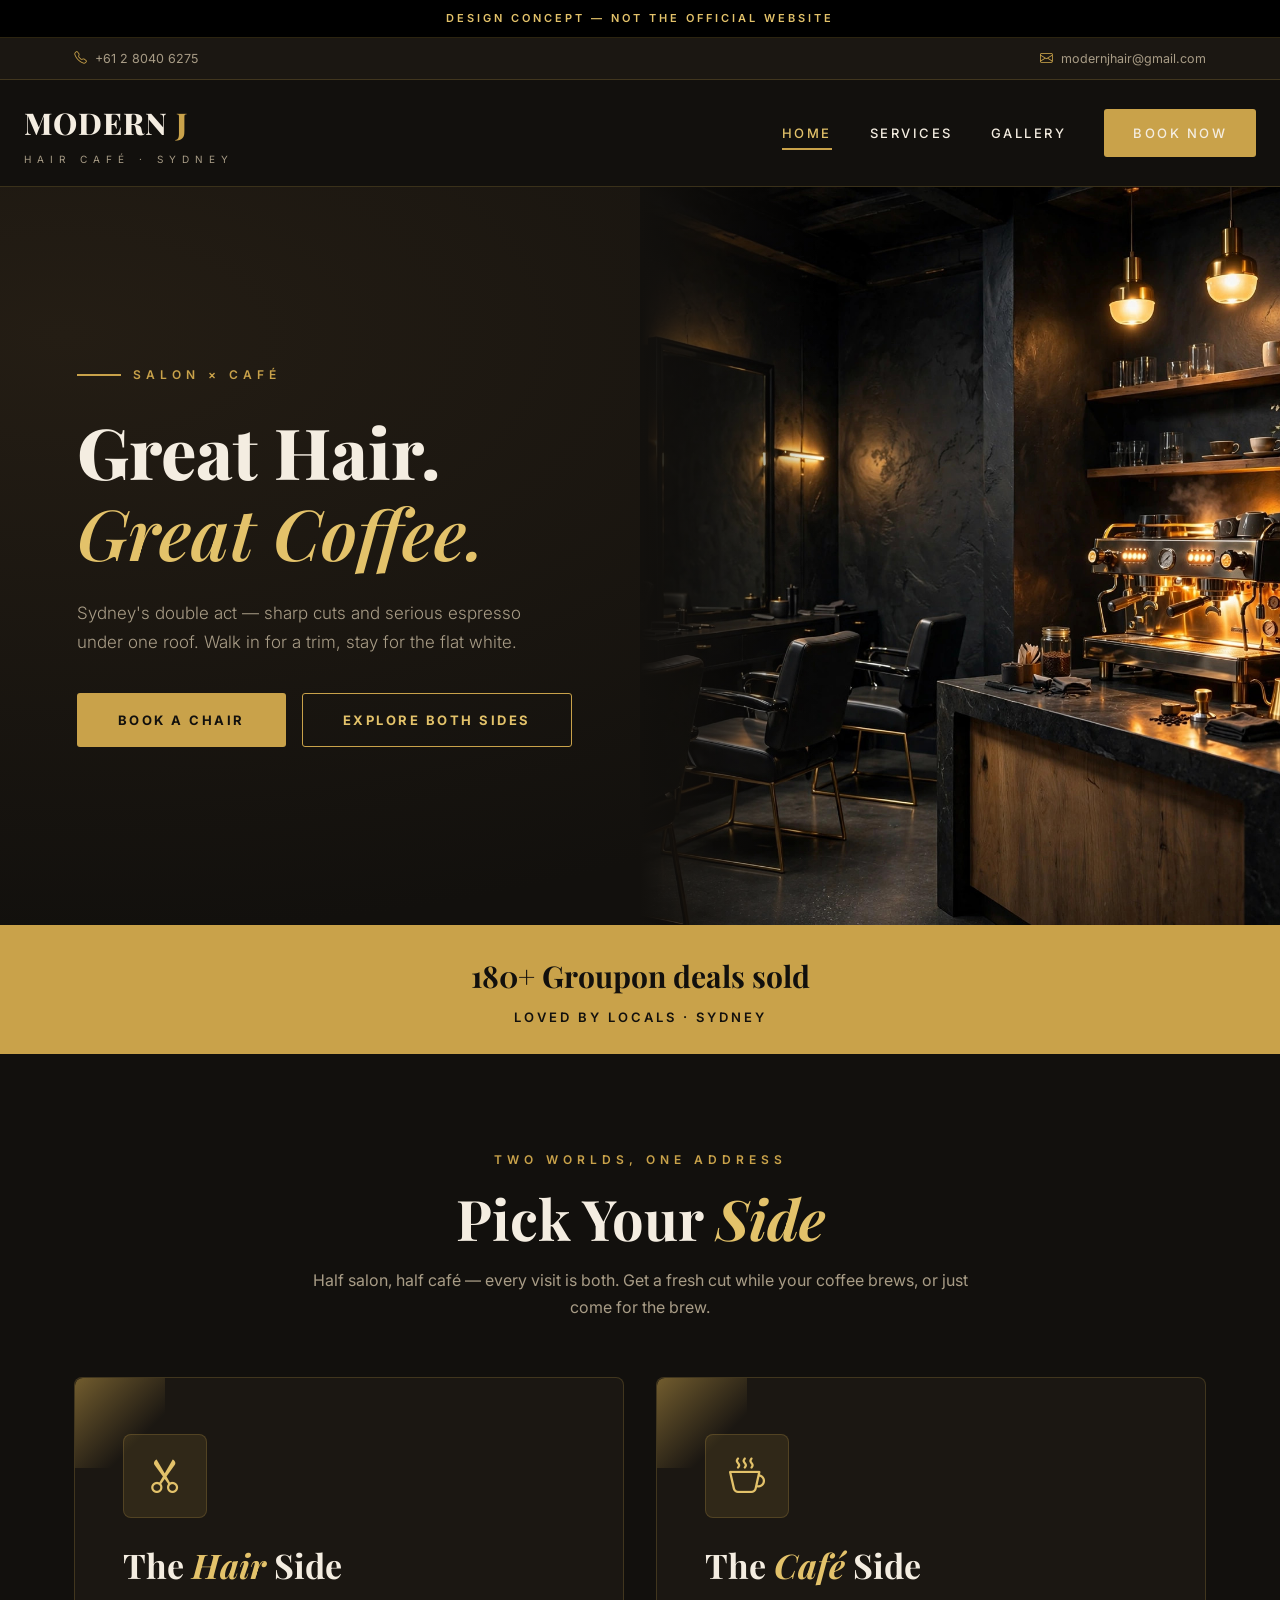
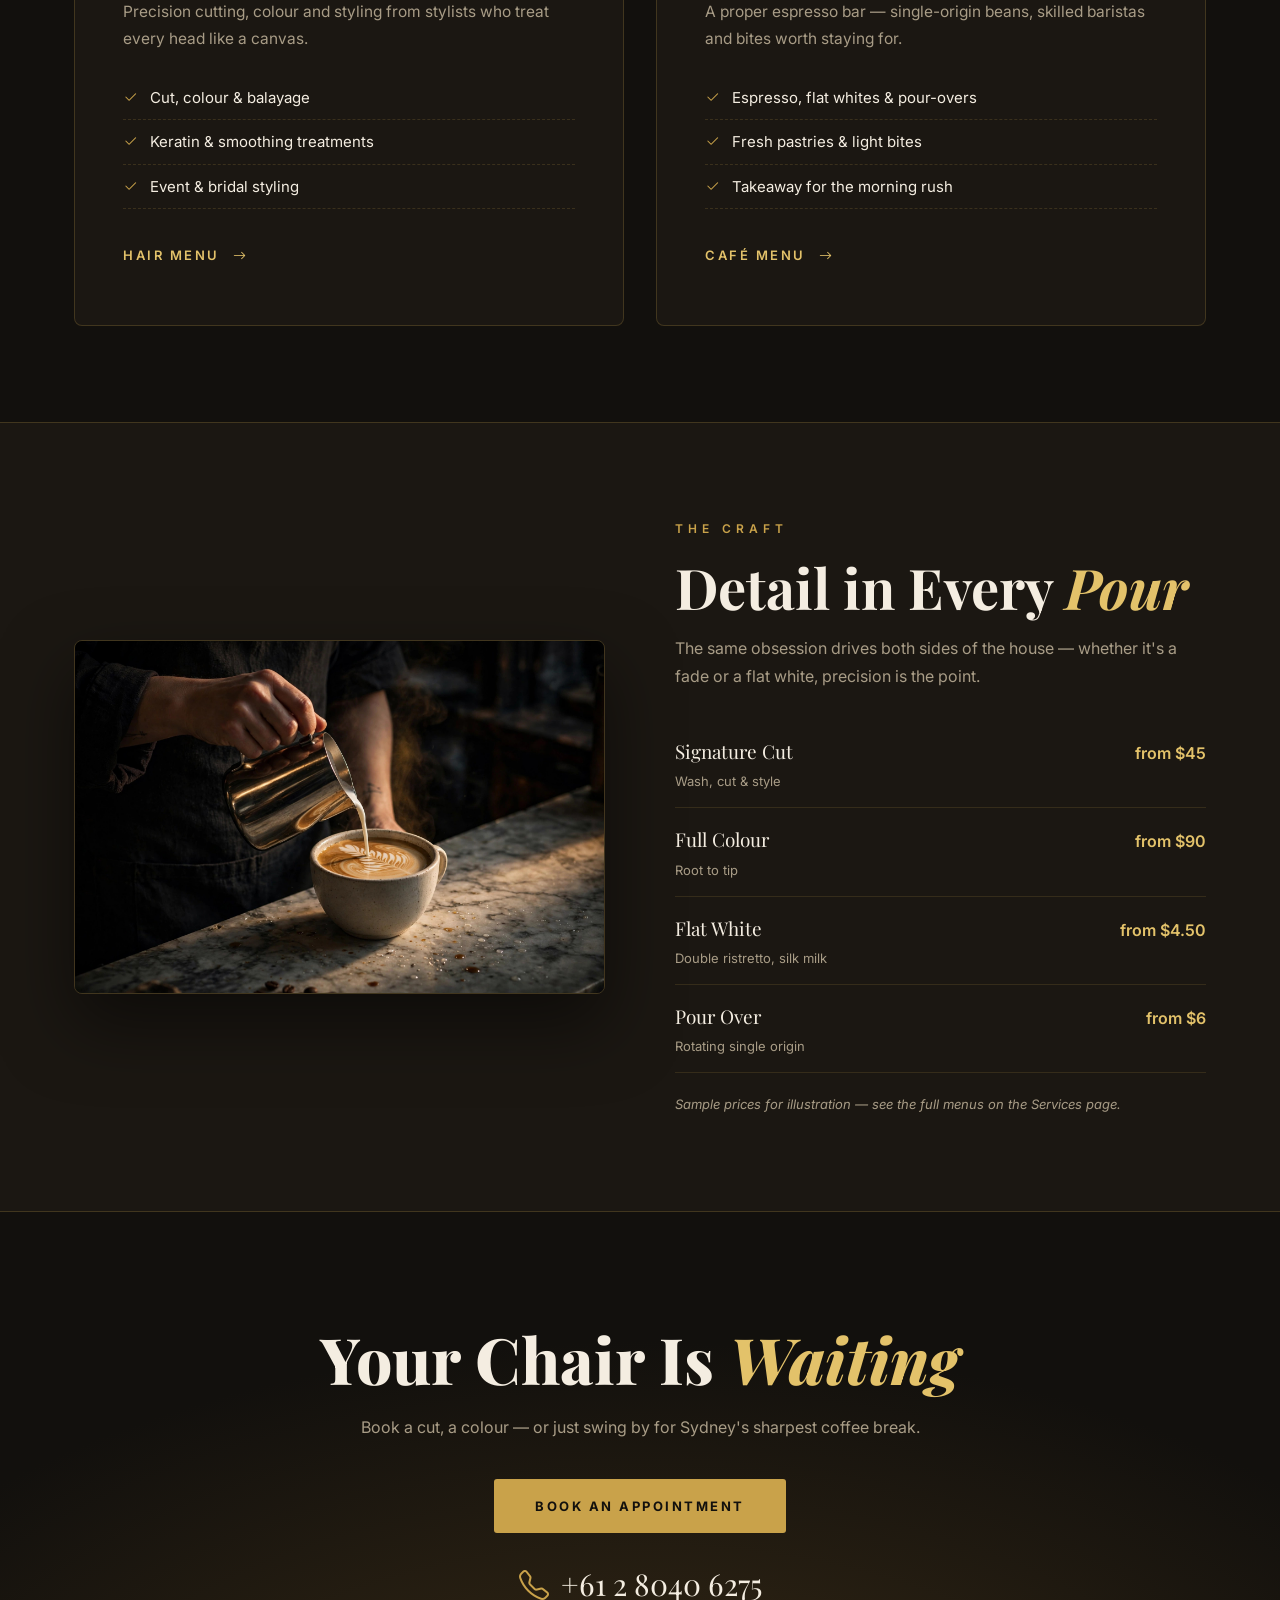
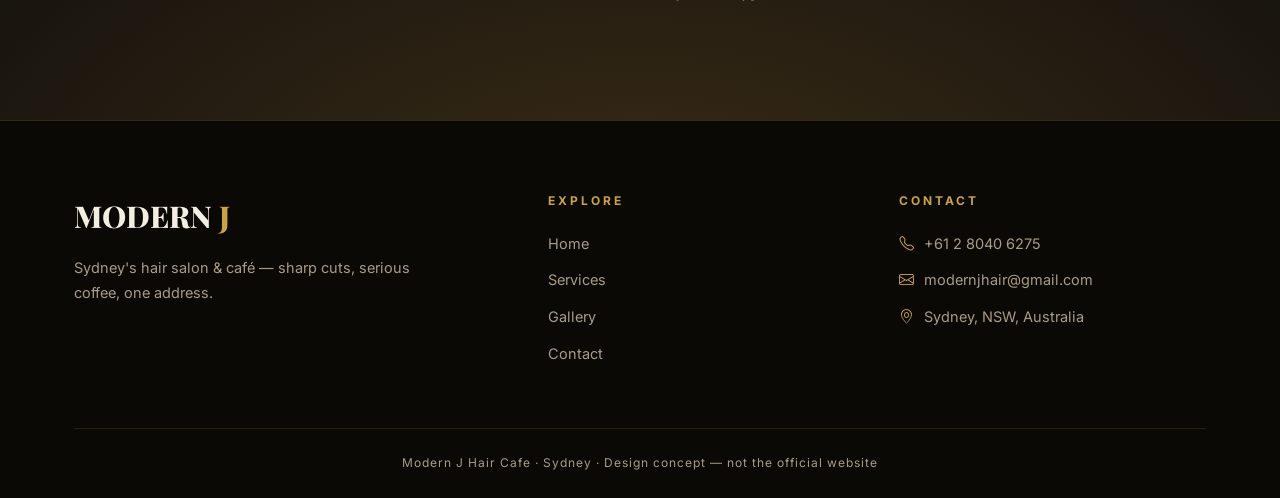
==== index.html @ 772415b4 "Demo website concept for Modern J Hair Cafe (Sydney, Australia)" ====
<!DOCTYPE html>
<html lang="en">
<head>
<meta charset="UTF-8">
<meta name="viewport" content="width=device-width, initial-scale=1.0">
<title>Modern J Hair Cafe — Sydney | Hair Salon &amp; Caf&eacute;</title>
<meta name="description" content="Modern J Hair Cafe, Sydney — a hair salon and cafe in one. Sharp cuts, great coffee. 180+ Groupon deals sold.">
<link rel="stylesheet" href="https://cdn.jsdelivr.net/npm/bootstrap-icons@1.11.3/font/bootstrap-icons.min.css">
<link rel="stylesheet" href="styles.css">
</head>
<body>
<div class="concept-ribbon">Design concept &mdash; not the official website</div>

<div class="util">
  <div class="wrap">
    <span><i class="bi bi-telephone"></i><a href="tel:+61280406275">+61 2 8040 6275</a></span>
    <span><i class="bi bi-envelope"></i><a href="mailto:modernjhair@gmail.com">modernjhair@gmail.com</a></span>
  </div>
</div>

<header class="site-header">
  <div class="header-inner">
    <div class="brand">
      <div class="name">MODERN <span class="j">J</span></div>
      <div class="tag">Hair Caf&eacute; &middot; Sydney</div>
    </div>
    <nav class="main-nav">
      <a href="index.html" class="active">Home</a>
      <a href="services.html">Services</a>
      <a href="gallery.html">Gallery</a>
      <a href="contact.html" class="btn btn-gold" style="padding:12px 28px">Book Now</a>
    </nav>
  </div>
</header>

<div class="hero">
  <div class="hero-copy">
    <span class="kicker">Salon &times; Caf&eacute;</span>
    <h1>Great Hair.<br><em>Great Coffee.</em></h1>
    <p>Sydney's double act &mdash; sharp cuts and serious espresso under one roof. Walk in for a trim, stay for the flat white.</p>
    <div class="hero-cta">
      <a href="contact.html" class="btn btn-gold">Book a Chair</a>
      <a href="services.html" class="btn btn-outline-gold">Explore Both Sides</a>
    </div>
  </div>
  <div class="hero-img">
    <img src="images/hero-dark.jpg" alt="Modern J Hair Cafe interior at night" loading="eager">
  </div>
</div>

<div class="stat-band">
  <div class="big">180+ Groupon deals sold</div>
  <div class="sub">Loved by locals &middot; Sydney</div>
</div>

<section>
  <div class="wrap">
    <div class="sec-head center">
      <div class="kicker">Two Worlds, One Address</div>
      <h2>Pick Your <em>Side</em></h2>
      <p>Half salon, half caf&eacute; &mdash; every visit is both. Get a fresh cut while your coffee brews, or just come for the brew.</p>
    </div>
    <div class="dual">
      <div class="dual-card">
        <div class="corner"></div>
        <div class="icon-tile"><i class="bi bi-scissors"></i></div>
        <h3>The <em>Hair</em> Side</h3>
        <p>Precision cutting, colour and styling from stylists who treat every head like a canvas.</p>
        <ul>
          <li><i class="bi bi-check2"></i>Cut, colour &amp; balayage</li>
          <li><i class="bi bi-check2"></i>Keratin &amp; smoothing treatments</li>
          <li><i class="bi bi-check2"></i>Event &amp; bridal styling</li>
        </ul>
        <a href="services.html" class="link-arrow">Hair menu <i class="bi bi-arrow-right"></i></a>
      </div>
      <div class="dual-card">
        <div class="corner"></div>
        <div class="icon-tile"><i class="bi bi-cup-hot"></i></div>
        <h3>The <em>Caf&eacute;</em> Side</h3>
        <p>A proper espresso bar &mdash; single-origin beans, skilled baristas and bites worth staying for.</p>
        <ul>
          <li><i class="bi bi-check2"></i>Espresso, flat whites &amp; pour-overs</li>
          <li><i class="bi bi-check2"></i>Fresh pastries &amp; light bites</li>
          <li><i class="bi bi-check2"></i>Takeaway for the morning rush</li>
        </ul>
        <a href="services.html" class="link-arrow">Caf&eacute; menu <i class="bi bi-arrow-right"></i></a>
      </div>
    </div>
  </div>
</section>

<section class="craft">
  <div class="wrap craft-grid">
    <div class="craft-img">
      <img src="images/coffee-craft.jpg" alt="Barista pouring latte art" loading="lazy">
    </div>
    <div>
      <div class="sec-head" style="margin:0 0 10px;text-align:left">
        <div class="kicker">The Craft</div>
        <h2>Detail in Every <em>Pour</em></h2>
        <p>The same obsession drives both sides of the house &mdash; whether it's a fade or a flat white, precision is the point.</p>
      </div>
      <div class="menu-list">
        <div class="menu-row"><div class="item">Signature Cut<small>Wash, cut &amp; style</small></div><div class="amt">from $45</div></div>
        <div class="menu-row"><div class="item">Full Colour<small>Root to tip</small></div><div class="amt">from $90</div></div>
        <div class="menu-row"><div class="item">Flat White<small>Double ristretto, silk milk</small></div><div class="amt">from $4.50</div></div>
        <div class="menu-row"><div class="item">Pour Over<small>Rotating single origin</small></div><div class="amt">from $6</div></div>
      </div>
      <p class="sample-note">Sample prices for illustration &mdash; see the full menus on the Services page.</p>
    </div>
  </div>
</section>

<div class="booking">
  <div class="wrap">
    <h2>Your Chair Is <em>Waiting</em></h2>
    <p>Book a cut, a colour &mdash; or just swing by for Sydney's sharpest coffee break.</p>
    <a href="contact.html" class="btn btn-gold">Book an Appointment</a>
    <span class="phone-big"><i class="bi bi-telephone"></i>+61 2 8040 6275</span>
  </div>
</div>

<footer>
  <div class="wrap">
    <div class="f-grid">
      <div>
        <div class="fbrand">MODERN <span class="j">J</span></div>
        <div class="fdesc">Sydney's hair salon &amp; caf&eacute; &mdash; sharp cuts, serious coffee, one address.</div>
      </div>
      <div>
        <h4>Explore</h4>
        <ul>
          <li><a href="index.html">Home</a></li>
          <li><a href="services.html">Services</a></li>
          <li><a href="gallery.html">Gallery</a></li>
          <li><a href="contact.html">Contact</a></li>
        </ul>
      </div>
      <div>
        <h4>Contact</h4>
        <ul>
          <li><i class="bi bi-telephone"></i>+61 2 8040 6275</li>
          <li><i class="bi bi-envelope"></i>modernjhair@gmail.com</li>
          <li><i class="bi bi-geo-alt"></i>Sydney, NSW, Australia</li>
        </ul>
      </div>
    </div>
    <div class="fbottom">Modern J Hair Cafe &middot; Sydney &middot; Design concept &mdash; not the official website</div>
  </div>
</footer>
</body>
</html>
---- styles.css ----
/* Modern J Hair Cafe — dark charcoal-dominant + gold, edgy */
@import url('https://fonts.googleapis.com/css2?family=Playfair+Display:ital,wght@0,500;0,600;0,700;0,800;1,500;1,600&family=Inter:wght@300;400;500;600;700&display=swap');

:root{
  --ink:#12100d;
  --ink-2:#1b1712;
  --ink-3:#262019;
  --ivory:#f4ede1;
  --gold:#c9a24a;
  --gold-bright:#e3c26a;
  --muted:#a89c86;
  --line:rgba(201,162,74,.22);
}

*{margin:0;padding:0;box-sizing:border-box}
body{
  font-family:'Inter',sans-serif;
  background:var(--ink);color:var(--ivory);
  line-height:1.7;font-size:16px;
}
img{max-width:100%;display:block;height:auto}
a{color:inherit;text-decoration:none}
.wrap{max-width:1180px;margin:0 auto;padding:0 24px}
h1,h2,h3,.serif{font-family:'Playfair Display',serif;line-height:1.15}
section{padding:96px 0}

/* Concept ribbon */
.concept-ribbon{
  background:#000;color:var(--gold-bright);
  font-size:11px;letter-spacing:3px;text-transform:uppercase;
  text-align:center;padding:9px 16px;font-weight:600;
  border-bottom:1px solid var(--line);
}

/* Utility bar */
.util{background:var(--ink-2);border-bottom:1px solid var(--line);font-size:12.5px;color:var(--muted)}
.util .wrap{display:flex;justify-content:space-between;gap:16px;padding-top:10px;padding-bottom:10px;flex-wrap:wrap}
.util i{color:var(--gold);margin-right:8px}
.util a:hover{color:var(--gold-bright)}

/* Header — bold left wordmark */
.site-header{background:var(--ink);position:sticky;top:0;z-index:50;border-bottom:1px solid var(--line)}
.header-inner{display:flex;align-items:center;justify-content:space-between;padding:18px 24px;max-width:1280px;margin:0 auto}
.brand .name{font-family:'Playfair Display',serif;font-size:30px;font-weight:800;letter-spacing:1px;color:var(--ivory)}
.brand .name .j{color:var(--gold)}
.brand .tag{font-size:10px;letter-spacing:6px;text-transform:uppercase;color:var(--muted);margin-top:2px}
.main-nav{display:flex;align-items:center;gap:38px}
.main-nav a{font-size:13px;letter-spacing:2.5px;text-transform:uppercase;color:var(--ivory);font-weight:500;position:relative}
.main-nav a::after{content:'';position:absolute;left:0;bottom:-6px;height:2px;width:0;background:var(--gold);transition:width .3s}
.main-nav a:hover::after,.main-nav a.active::after{width:100%}
.main-nav a.active{color:var(--gold-bright)}
.btn{display:inline-block;padding:15px 40px;font-size:13px;letter-spacing:2.5px;text-transform:uppercase;font-weight:700;border-radius:3px;transition:all .3s;cursor:pointer;border:1px solid transparent;font-family:'Inter',sans-serif}
.btn-gold{background:var(--gold);color:#12100d}
.btn-gold:hover{background:var(--gold-bright);transform:translateY(-2px);box-shadow:0 12px 28px rgba(201,162,74,.3)}
.btn-outline-gold{border-color:var(--gold);color:var(--gold-bright);background:transparent}
.btn-outline-gold:hover{background:var(--gold);color:#12100d}

/* Split hero — dark left, image right */
.hero{display:grid;grid-template-columns:1fr 1fr;min-height:82vh;align-items:stretch}
.hero-copy{background:radial-gradient(1200px 600px at 10% 20%,#241d14,var(--ink));display:flex;flex-direction:column;justify-content:center;padding:80px 8% 80px 12%}
.hero-copy .kicker{display:inline-flex;align-items:center;gap:12px;font-size:12px;letter-spacing:5px;text-transform:uppercase;color:var(--gold);font-weight:600;margin-bottom:26px}
.hero-copy .kicker::before{content:'';width:44px;height:2px;background:var(--gold)}
.hero-copy h1{font-size:clamp(46px,5.5vw,84px);font-weight:800}
.hero-copy h1 em{font-style:italic;color:var(--gold-bright);font-weight:600}
.hero-copy p{color:var(--muted);font-size:17px;max-width:480px;margin:26px 0 36px;font-weight:300}
.hero-cta{display:flex;gap:16px;flex-wrap:wrap}
.hero-img{position:relative;overflow:hidden;min-height:380px}
.hero-img img{width:100%;height:100%;object-fit:cover;position:absolute;inset:0}
.hero-img::after{content:'';position:absolute;inset:0;background:linear-gradient(90deg,var(--ink) 0%,transparent 28%)}

/* Stat band */
.stat-band{background:var(--gold);color:#12100d;text-align:center;padding:26px 16px}
.stat-band .big{font-family:'Playfair Display',serif;font-size:30px;font-weight:700}
.stat-band .sub{font-size:13px;letter-spacing:3px;text-transform:uppercase;font-weight:600;margin-top:4px}

/* Dual concept cards */
.sec-head{max-width:700px;margin:0 auto 56px;text-align:left}
.sec-head.center{text-align:center}
.sec-head .kicker{font-size:12px;letter-spacing:5px;text-transform:uppercase;color:var(--gold);font-weight:600;margin-bottom:16px}
.sec-head h2{font-size:clamp(34px,4.5vw,56px);font-weight:700}
.sec-head h2 em{font-style:italic;color:var(--gold-bright)}
.sec-head p{color:var(--muted);margin-top:16px}
.dual{display:grid;grid-template-columns:1fr 1fr;gap:32px}
.dual-card{background:var(--ink-2);border:1px solid var(--line);border-radius:8px;padding:56px 48px;position:relative;overflow:hidden;transition:transform .3s,border-color .3s}
.dual-card:hover{transform:translateY(-8px);border-color:var(--gold)}
.dual-card .corner{position:absolute;top:0;left:0;width:90px;height:90px;background:linear-gradient(135deg,var(--gold) 0%,transparent 70%);opacity:.5;border-radius:8px 0 0 0}
.dual-card .icon-tile{width:84px;height:84px;border-radius:8px;background:rgba(201,162,74,.12);border:1px solid var(--line);display:flex;align-items:center;justify-content:center;margin-bottom:28px}
.dual-card .icon-tile i{font-size:36px;color:var(--gold-bright)}
.dual-card h3{font-size:34px;margin-bottom:14px}
.dual-card h3 em{color:var(--gold-bright);font-style:italic}
.dual-card p{color:var(--muted);font-size:15.5px;margin-bottom:24px}
.dual-card ul{list-style:none;margin-bottom:32px}
.dual-card ul li{padding:9px 0;color:var(--ivory);font-size:15px;border-bottom:1px dashed rgba(201,162,74,.18)}
.dual-card ul li i{color:var(--gold);margin-right:12px}
.link-arrow{font-size:13px;letter-spacing:2.5px;text-transform:uppercase;color:var(--gold-bright);font-weight:600}
.link-arrow i{margin-left:8px;transition:margin .3s}
.link-arrow:hover i{margin-left:14px}

/* Craft section — image + menu list */
.craft{background:var(--ink-2);border-top:1px solid var(--line);border-bottom:1px solid var(--line)}
.craft-grid{display:grid;grid-template-columns:1fr 1fr;gap:70px;align-items:center}
.craft-img{border-radius:8px;overflow:hidden;border:1px solid var(--line);box-shadow:0 30px 70px rgba(0,0,0,.5)}
.menu-list{margin-top:30px}
.menu-row{display:flex;justify-content:space-between;align-items:baseline;gap:18px;padding:15px 0;border-bottom:1px solid rgba(201,162,74,.15)}
.menu-row .item{font-family:'Playfair Display',serif;font-size:19px}
.menu-row .item small{display:block;font-family:'Inter',sans-serif;font-size:13px;color:var(--muted);margin-top:3px}
.menu-row .amt{color:var(--gold-bright);font-weight:600;white-space:nowrap}
.sample-note{font-size:13px;color:var(--muted);font-style:italic;margin-top:20px}

/* Booking CTA */
.booking{background:radial-gradient(900px 480px at 50% 120%,#3a2c16,var(--ink));text-align:center;padding:110px 24px}
.booking h2{font-size:clamp(36px,5vw,64px);font-weight:800;margin-bottom:18px}
.booking h2 em{font-style:italic;color:var(--gold-bright)}
.booking p{color:var(--muted);max-width:560px;margin:0 auto 38px}
.booking .phone-big{font-family:'Playfair Display',serif;font-size:30px;color:var(--ivory);margin-top:26px;display:block}
.booking .phone-big i{color:var(--gold);margin-right:12px}

/* Page hero inner */
.page-hero{background:radial-gradient(900px 400px at 50% 0%,#2a2114,var(--ink));text-align:center;padding:90px 24px 80px;border-bottom:1px solid var(--line)}
.page-hero .kicker{font-size:12px;letter-spacing:5px;text-transform:uppercase;color:var(--gold);font-weight:600;margin-bottom:16px}
.page-hero h1{font-size:clamp(38px,5.5vw,62px);font-weight:800}
.page-hero h1 em{font-style:italic;color:var(--gold-bright)}

/* Gallery */
.gallery-grid{display:grid;grid-template-columns:repeat(2,1fr);gap:28px}
.gallery-grid figure{border-radius:8px;overflow:hidden;border:1px solid var(--line);background:var(--ink-2)}
.gallery-grid figcaption{padding:20px 24px;font-family:'Playfair Display',serif;font-size:19px}
.gallery-grid figcaption small{display:block;font-family:'Inter',sans-serif;font-size:13px;color:var(--muted);margin-top:4px}
.gallery-tiles{display:grid;grid-template-columns:repeat(4,1fr);gap:20px;margin-top:28px}
.tile{background:var(--ink-2);border:1px solid var(--line);border-radius:8px;padding:40px 16px;text-align:center;transition:border-color .3s}
.tile:hover{border-color:var(--gold)}
.tile i{font-size:34px;color:var(--gold-bright)}
.tile p{margin-top:14px;font-family:'Playfair Display',serif;font-size:17px}

/* Contact */
.contact-grid{display:grid;grid-template-columns:1fr 1fr;gap:60px;align-items:start}
.contact-info h2{font-size:clamp(30px,4vw,44px);margin-bottom:16px;font-weight:700}
.contact-info h2 em{font-style:italic;color:var(--gold-bright)}
.contact-info>p{color:var(--muted);margin-bottom:28px}
.contact-line{display:flex;gap:18px;align-items:flex-start;padding:18px 0;border-bottom:1px solid var(--line)}
.contact-line i{color:var(--gold-bright);font-size:22px;margin-top:3px}
.contact-line .lbl{font-size:11px;letter-spacing:3px;text-transform:uppercase;color:var(--muted);margin-bottom:5px}
.contact-line .val{font-size:16.5px}
.contact-line .val a:hover{color:var(--gold-bright)}
.demo-form{background:var(--ink-2);border:1px solid var(--line);border-radius:8px;padding:46px}
.demo-form h3{font-size:28px;margin-bottom:8px}
.demo-form .form-sub{font-size:14px;color:var(--muted);margin-bottom:28px}
.field{margin-bottom:20px}
.field label{display:block;font-size:11px;letter-spacing:3px;text-transform:uppercase;color:var(--muted);margin-bottom:9px}
.field input,.field textarea,.field select{width:100%;padding:14px 16px;border:1px solid #3a3226;border-radius:4px;font-family:'Inter',sans-serif;font-size:15px;background:var(--ink);color:var(--ivory)}
.field input:focus,.field textarea:focus,.field select:focus{outline:none;border-color:var(--gold);box-shadow:0 0 0 3px rgba(201,162,74,.15)}
.demo-tag{font-size:12px;color:var(--muted);font-style:italic;margin-top:18px;text-align:center}

/* Footer — left-aligned columns */
footer{background:#0b0906;border-top:1px solid var(--line);padding:70px 0 0}
.f-grid{display:grid;grid-template-columns:1.4fr 1fr 1fr;gap:44px;margin-bottom:50px}
.f-grid .fbrand{font-family:'Playfair Display',serif;font-size:30px;font-weight:800}
.f-grid .fbrand .j{color:var(--gold)}
.f-grid .fdesc{color:var(--muted);font-size:14.5px;margin-top:14px;max-width:340px}
.f-grid h4{font-size:12px;letter-spacing:3px;text-transform:uppercase;color:var(--gold);margin-bottom:20px}
.f-grid ul{list-style:none}
.f-grid ul li{margin-bottom:12px;font-size:14.5px;color:var(--muted)}
.f-grid ul li a:hover{color:var(--gold-bright)}
.f-grid ul li i{color:var(--gold);margin-right:10px}
.fbottom{border-top:1px solid rgba(201,162,74,.15);padding:24px;font-size:12px;color:var(--muted);letter-spacing:1px;text-align:center}

/* Responsive — stacked nav */
@media(max-width:900px){
  .hero{grid-template-columns:1fr}
  .hero-img{min-height:320px}
  .hero-img::after{background:linear-gradient(180deg,var(--ink) 0%,transparent 25%)}
  .hero-copy{padding:70px 8%}
  .dual,.craft-grid,.contact-grid,.gallery-grid{grid-template-columns:1fr;gap:40px}
  .gallery-tiles{grid-template-columns:1fr 1fr}
  .f-grid{grid-template-columns:1fr 1fr}
}
@media(max-width:640px){
  section{padding:64px 0}
  .header-inner{flex-direction:column;gap:18px;text-align:center;padding:22px}
  .main-nav{flex-direction:column;gap:0;width:100%}
  .main-nav a{padding:12px 0;border-top:1px solid var(--line);width:100%;text-align:center}
  .main-nav a::after{display:none}
  .main-nav .btn{margin-top:14px}
  .util .wrap{justify-content:center;text-align:center}
  .gallery-tiles{grid-template-columns:1fr}
  .f-grid{grid-template-columns:1fr}
  .demo-form{padding:32px 24px}
}
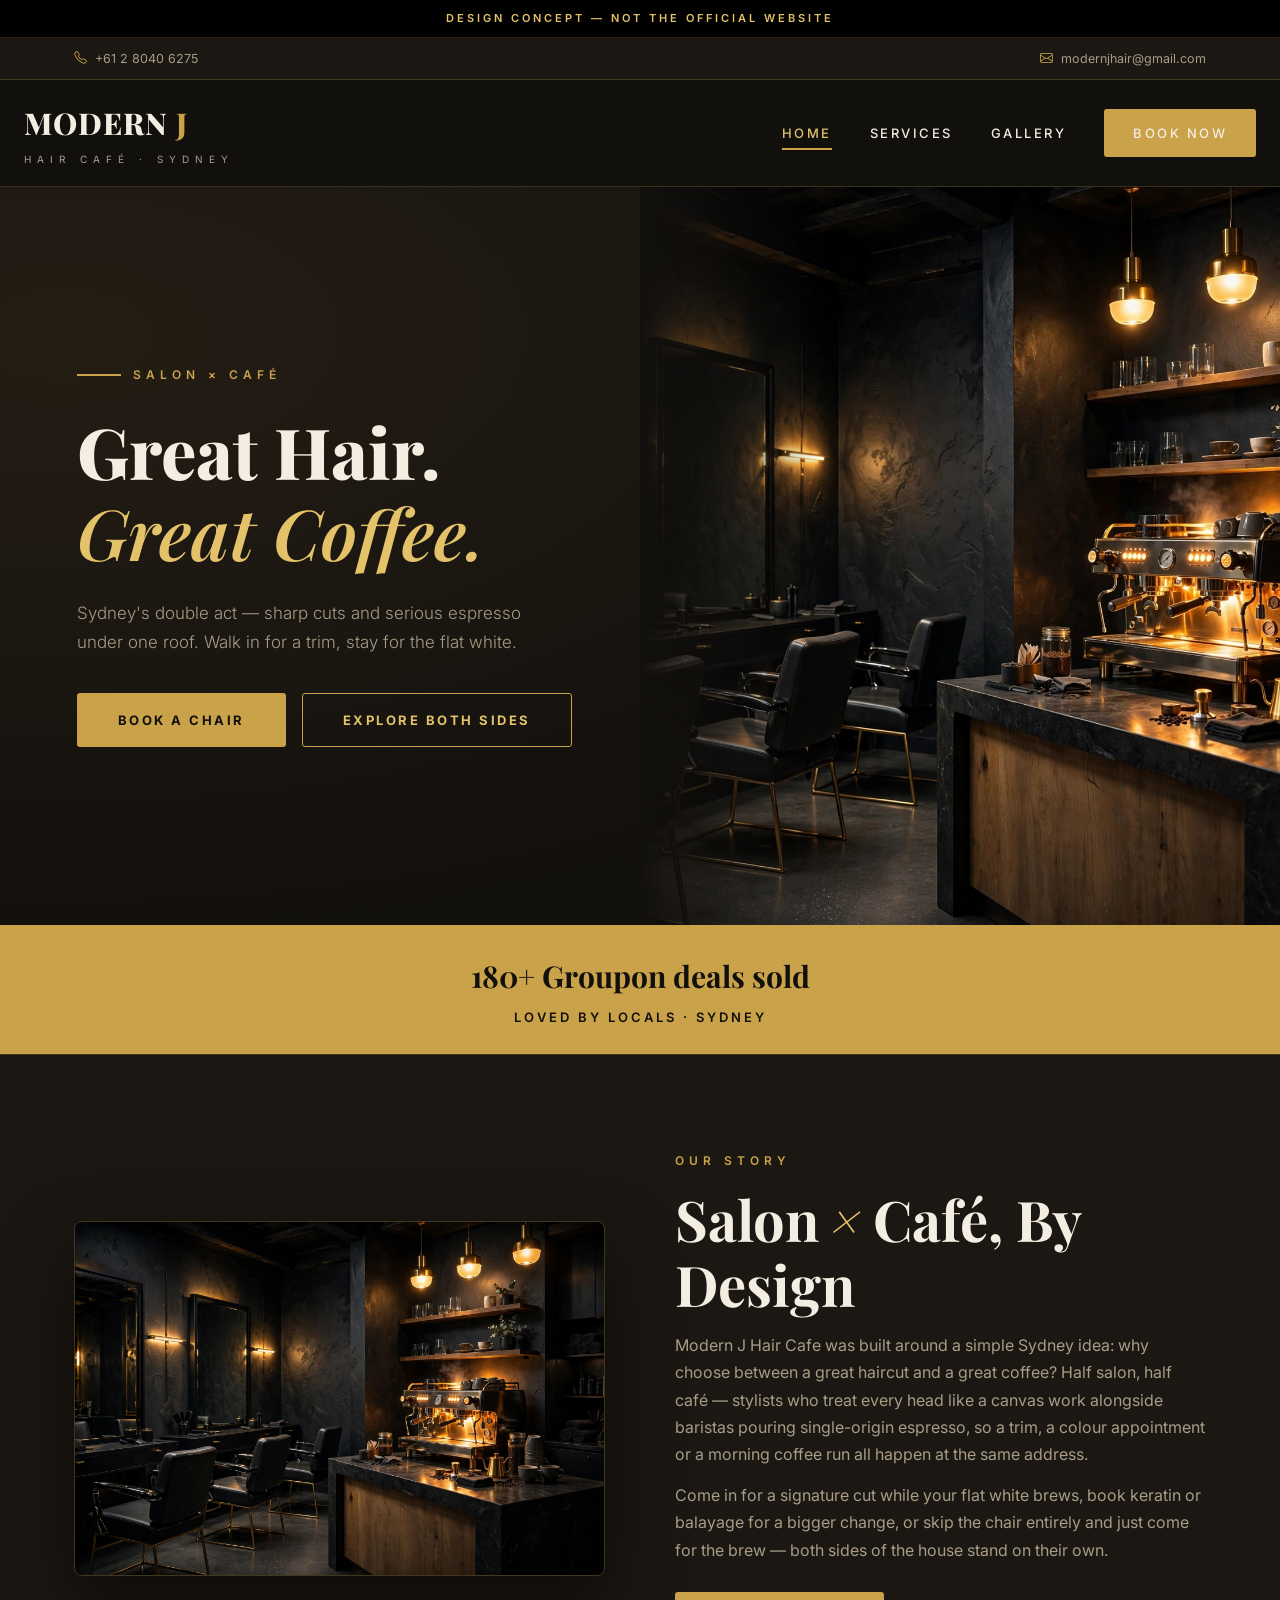
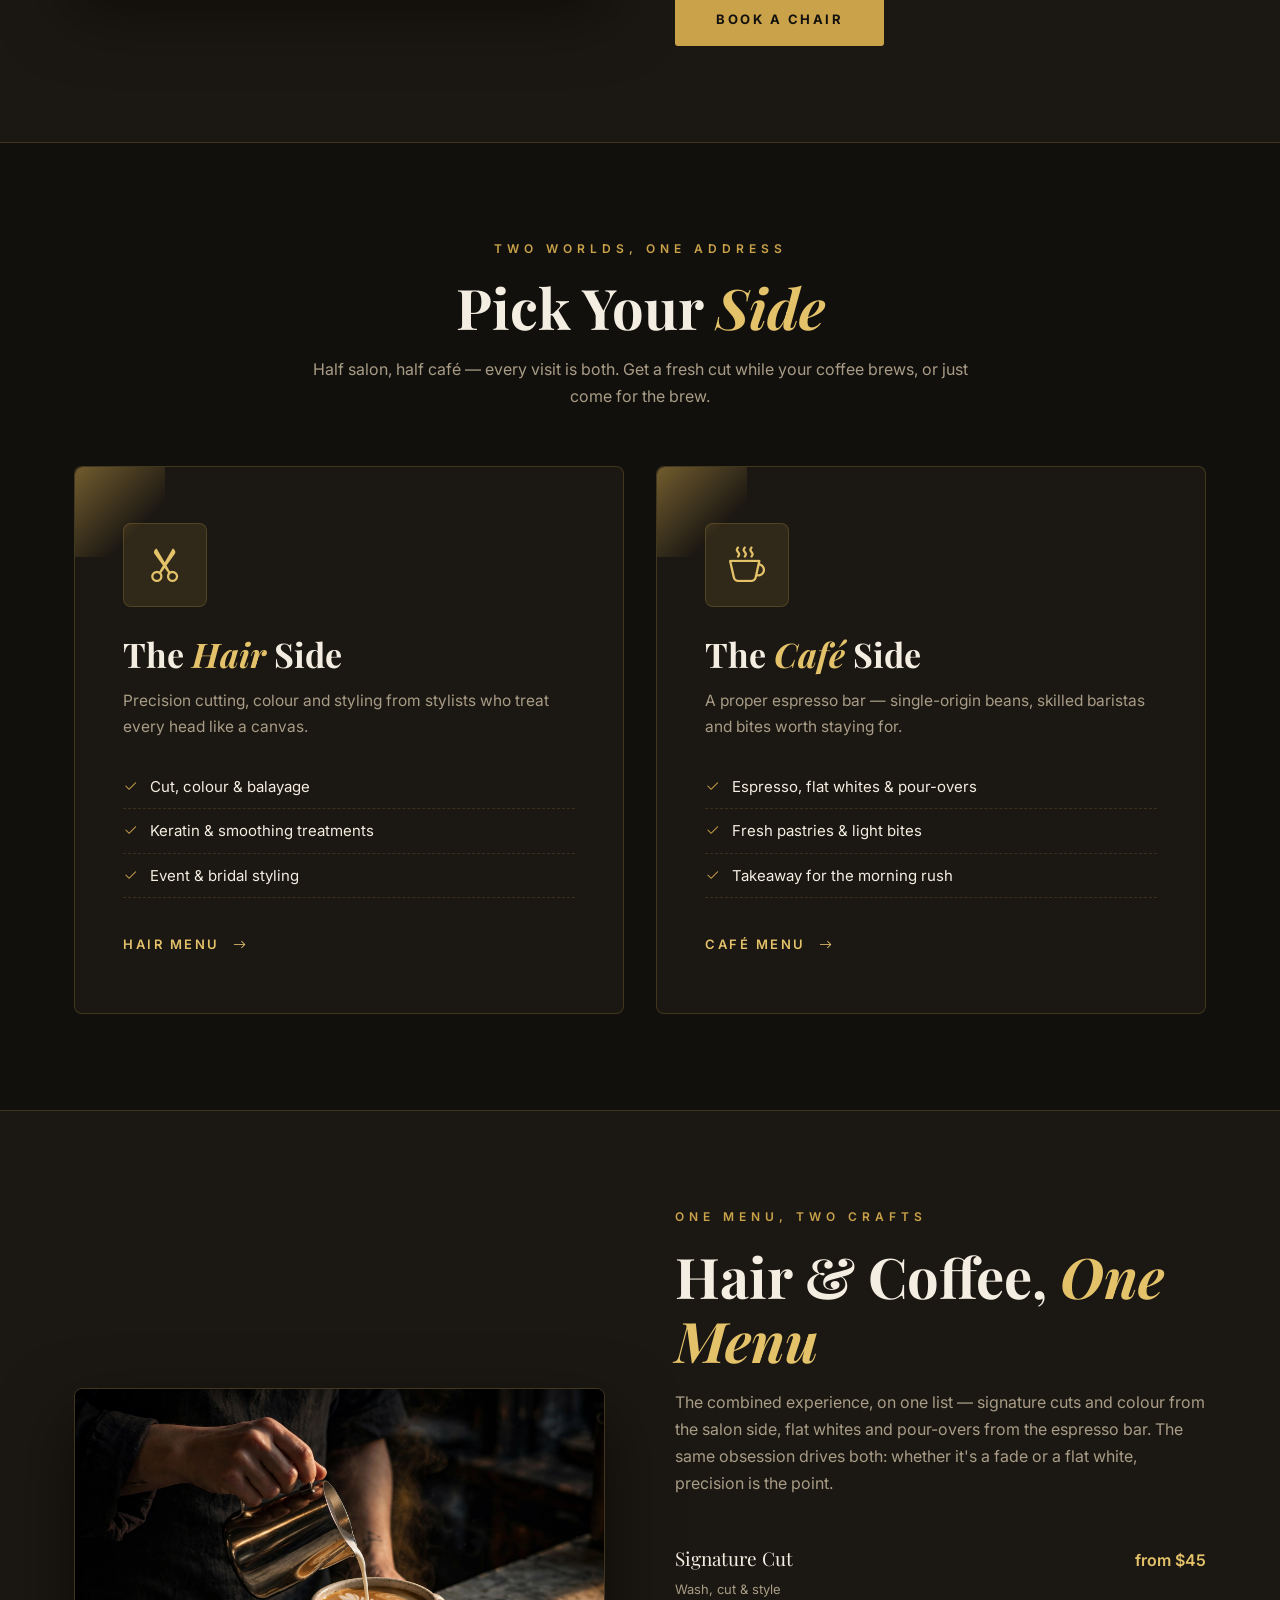
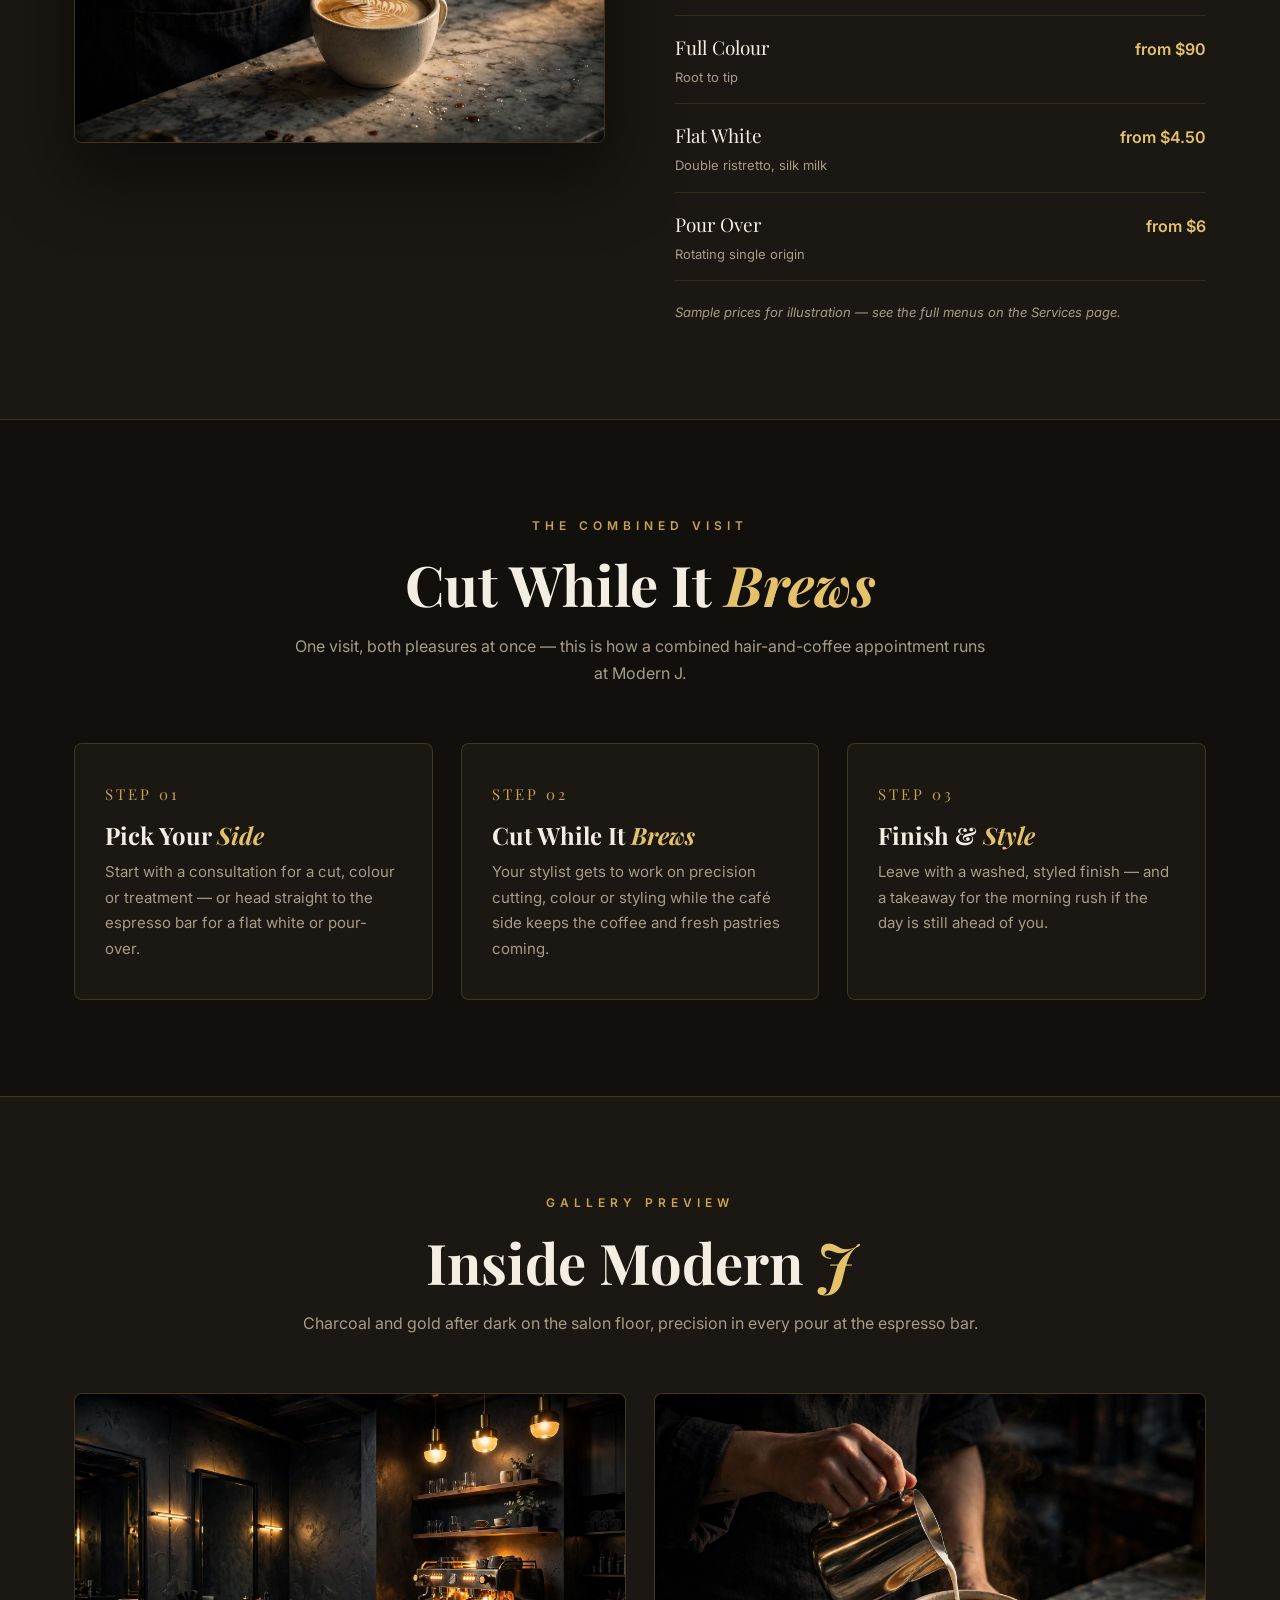
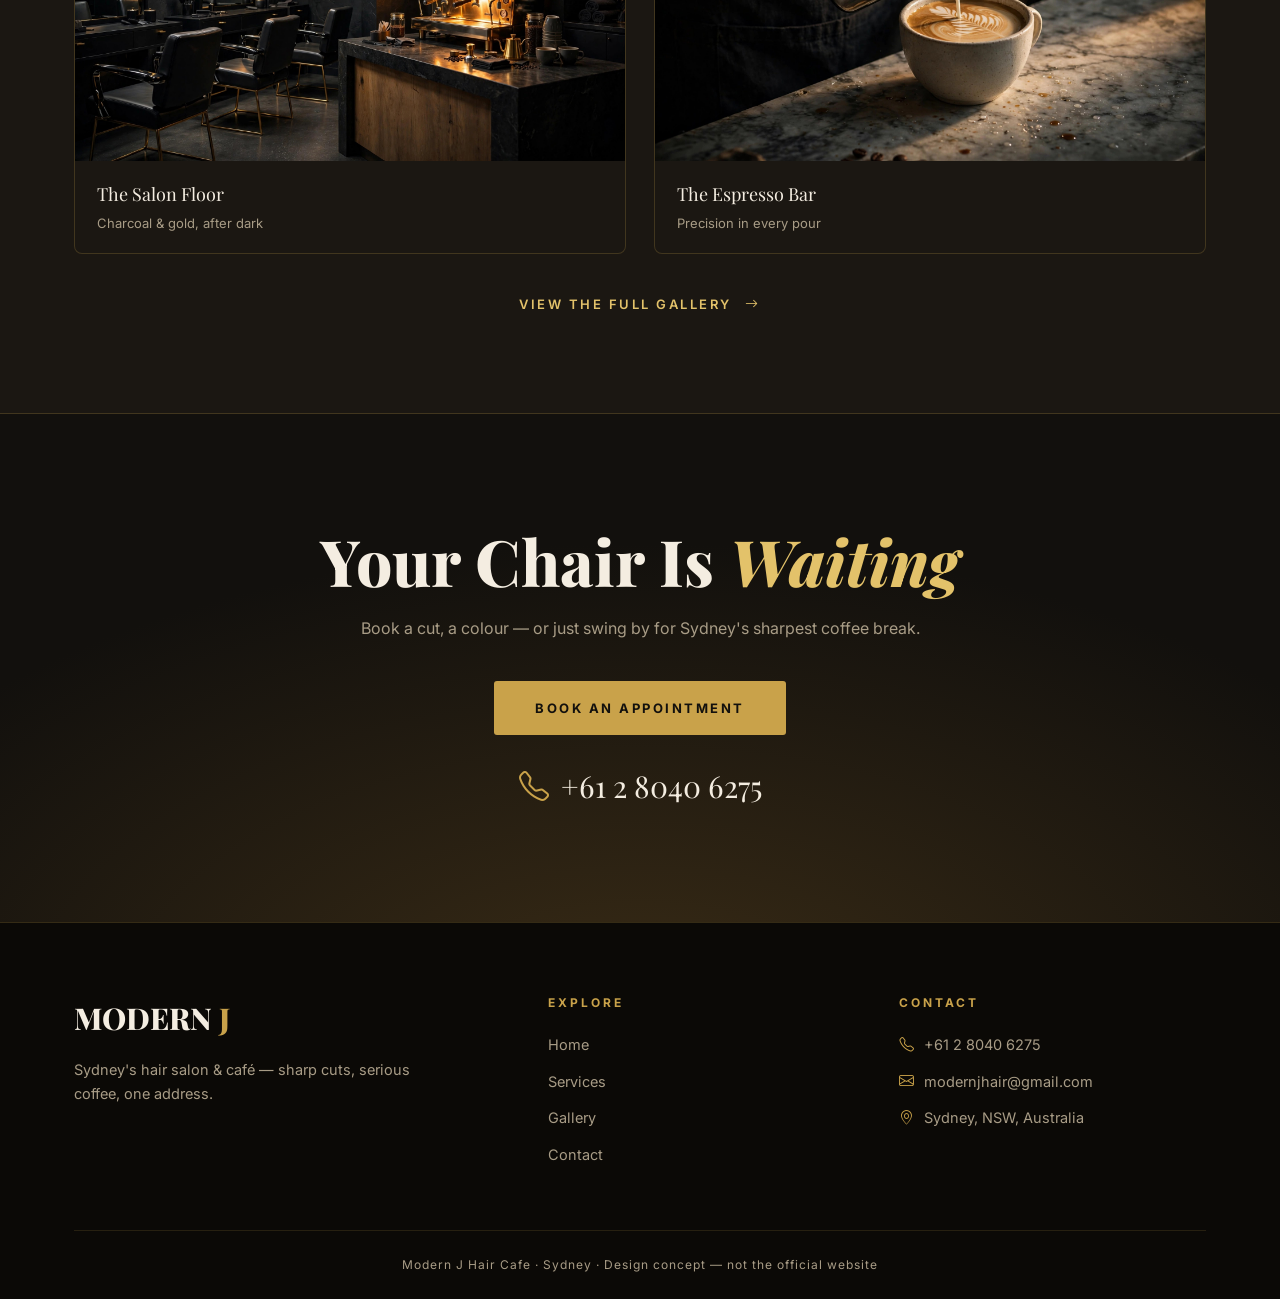
==== commit cc805bb1: "Demo website concept for Modern J Hair Cafe (Sydney, NSW)" ====
--- a/index.html
+++ b/index.html
@@ -53,6 +53,23 @@
   <div class="sub">Loved by locals &middot; Sydney</div>
 </div>
 
+
+
+<section style="background:var(--ink-2);border-top:1px solid var(--line);border-bottom:1px solid var(--line)">
+  <div class="wrap about-grid">
+    <div class="about-img"><img src="images/hero-dark.jpg" alt="Modern J Hair Cafe salon floor in charcoal and gold" loading="lazy"></div>
+    <div>
+      <div class="sec-head" style="margin:0;text-align:left">
+        <div class="kicker">Our Story</div>
+        <h2>Salon <em>&times;</em> Caf&eacute;, By Design</h2>
+        <p>Modern J Hair Cafe was built around a simple Sydney idea: why choose between a great haircut and a great coffee? Half salon, half caf&eacute; — stylists who treat every head like a canvas work alongside baristas pouring single-origin espresso, so a trim, a colour appointment or a morning coffee run all happen at the same address.</p>
+        <p style="margin-top:14px">Come in for a signature cut while your flat white brews, book keratin or balayage for a bigger change, or skip the chair entirely and just come for the brew — both sides of the house stand on their own.</p>
+      </div>
+      <div style="margin-top:28px"><a href="contact.html" class="btn btn-gold">Book a Chair</a></div>
+    </div>
+  </div>
+</section>
+
 <section>
   <div class="wrap">
     <div class="sec-head center">
@@ -96,9 +113,9 @@
     </div>
     <div>
       <div class="sec-head" style="margin:0 0 10px;text-align:left">
-        <div class="kicker">The Craft</div>
-        <h2>Detail in Every <em>Pour</em></h2>
-        <p>The same obsession drives both sides of the house &mdash; whether it's a fade or a flat white, precision is the point.</p>
+        <div class="kicker">One Menu, Two Crafts</div>
+        <h2>Hair &amp; Coffee, <em>One Menu</em></h2>
+        <p>The combined experience, on one list &mdash; signature cuts and colour from the salon side, flat whites and pour-overs from the espresso bar. The same obsession drives both: whether it's a fade or a flat white, precision is the point.</p>
       </div>
       <div class="menu-list">
         <div class="menu-row"><div class="item">Signature Cut<small>Wash, cut &amp; style</small></div><div class="amt">from $45</div></div>
@@ -111,6 +128,39 @@
   </div>
 </section>
 
+
+
+<section>
+  <div class="wrap">
+    <div class="sec-head center">
+      <div class="kicker">The Combined Visit</div>
+      <h2>Cut While It <em>Brews</em></h2>
+      <p>One visit, both pleasures at once &mdash; this is how a combined hair-and-coffee appointment runs at Modern J.</p>
+    </div>
+    <div class="steps">
+      <div class="step"><div class="snum">Step 01</div><h3>Pick Your <em>Side</em></h3><p>Start with a consultation for a cut, colour or treatment — or head straight to the espresso bar for a flat white or pour-over.</p></div>
+      <div class="step"><div class="snum">Step 02</div><h3>Cut While It <em>Brews</em></h3><p>Your stylist gets to work on precision cutting, colour or styling while the caf&eacute; side keeps the coffee and fresh pastries coming.</p></div>
+      <div class="step"><div class="snum">Step 03</div><h3>Finish &amp; <em>Style</em></h3><p>Leave with a washed, styled finish — and a takeaway for the morning rush if the day is still ahead of you.</p></div>
+    </div>
+  </div>
+</section>
+
+<section style="background:var(--ink-2);border-top:1px solid var(--line);border-bottom:1px solid var(--line)">
+  <div class="wrap">
+    <div class="sec-head center">
+      <div class="kicker">Gallery Preview</div>
+      <h2>Inside Modern <em>J</em></h2>
+      <p>Charcoal and gold after dark on the salon floor, precision in every pour at the espresso bar.</p>
+    </div>
+    <div class="gpreview">
+      <figure><img src="images/hero-dark.jpg" alt="Modern J Hair Cafe salon floor at night" loading="lazy"><figcaption>The Salon Floor<small>Charcoal &amp; gold, after dark</small></figcaption></figure>
+      <figure><img src="images/coffee-craft.jpg" alt="Barista pouring latte art at Modern J Hair Cafe" loading="lazy"><figcaption>The Espresso Bar<small>Precision in every pour</small></figcaption></figure>
+    </div>
+    <div style="text-align:center;margin-top:36px"><a href="gallery.html" class="link-arrow">View the full gallery <i class="bi bi-arrow-right"></i></a></div>
+  </div>
+</section>
+
+
 <div class="booking">
   <div class="wrap">
     <h2>Your Chair Is <em>Waiting</em></h2>
--- a/styles.css
+++ b/styles.css
@@ -186,3 +186,34 @@
   .f-grid{grid-template-columns:1fr}
   .demo-form{padding:32px 24px}
 }
+
+/* --- Enrichment: highlights / about / experience / gallery preview / FAQ --- */
+.highlights{background:var(--ink-2);border-bottom:1px solid var(--line);padding:34px 0}
+.highlights .wrap{display:grid;grid-template-columns:repeat(4,1fr);gap:26px}
+.hl{display:flex;gap:16px;align-items:flex-start}
+.hl i{font-size:28px;color:var(--gold-bright);line-height:1.2}
+.hl h3{font-size:19px;margin-bottom:4px}
+.hl p{color:var(--muted);font-size:14px;line-height:1.55}
+.about-grid{display:grid;grid-template-columns:1fr 1fr;gap:70px;align-items:center}
+.about-img{border-radius:8px;overflow:hidden;border:1px solid var(--line);box-shadow:0 30px 70px rgba(0,0,0,.5)}
+.about-img img{width:100%;height:auto;object-fit:cover}
+.steps{display:grid;grid-template-columns:repeat(3,1fr);gap:28px;margin-top:10px}
+.step{background:var(--ink-2);border:1px solid var(--line);border-radius:8px;padding:38px 30px}
+.step .snum{font-family:'Playfair Display',serif;font-size:15px;letter-spacing:3px;color:var(--gold);text-transform:uppercase;margin-bottom:14px}
+.step h3{font-size:24px;margin-bottom:10px}
+.step h3 em{color:var(--gold-bright);font-style:italic}
+.step p{color:var(--muted);font-size:15px}
+.gpreview{display:grid;grid-template-columns:1fr 1fr;gap:28px}
+.gpreview figure{border-radius:8px;overflow:hidden;border:1px solid var(--line);background:var(--ink-2)}
+.gpreview img{width:100%;height:auto;object-fit:cover}
+.gpreview figcaption{padding:18px 22px;font-family:'Playfair Display',serif;font-size:18px}
+.gpreview figcaption small{display:block;font-family:'Inter',sans-serif;font-size:13px;color:var(--muted);margin-top:3px}
+.faq-list{max-width:820px;margin:0 auto}
+.faq-item{border-bottom:1px solid var(--line);padding:26px 0}
+.faq-item:first-child{padding-top:0}
+.faq-item h3{font-size:21px;margin-bottom:8px}
+.faq-item h3 em{color:var(--gold-bright);font-style:italic}
+.faq-item p{color:var(--muted);font-size:15.5px}
+@media(max-width:900px){.highlights .wrap{grid-template-columns:1fr 1fr}.about-grid,.steps,.gpreview{grid-template-columns:1fr}}
+@media(max-width:560px){.highlights .wrap{grid-template-columns:1fr}}
+
